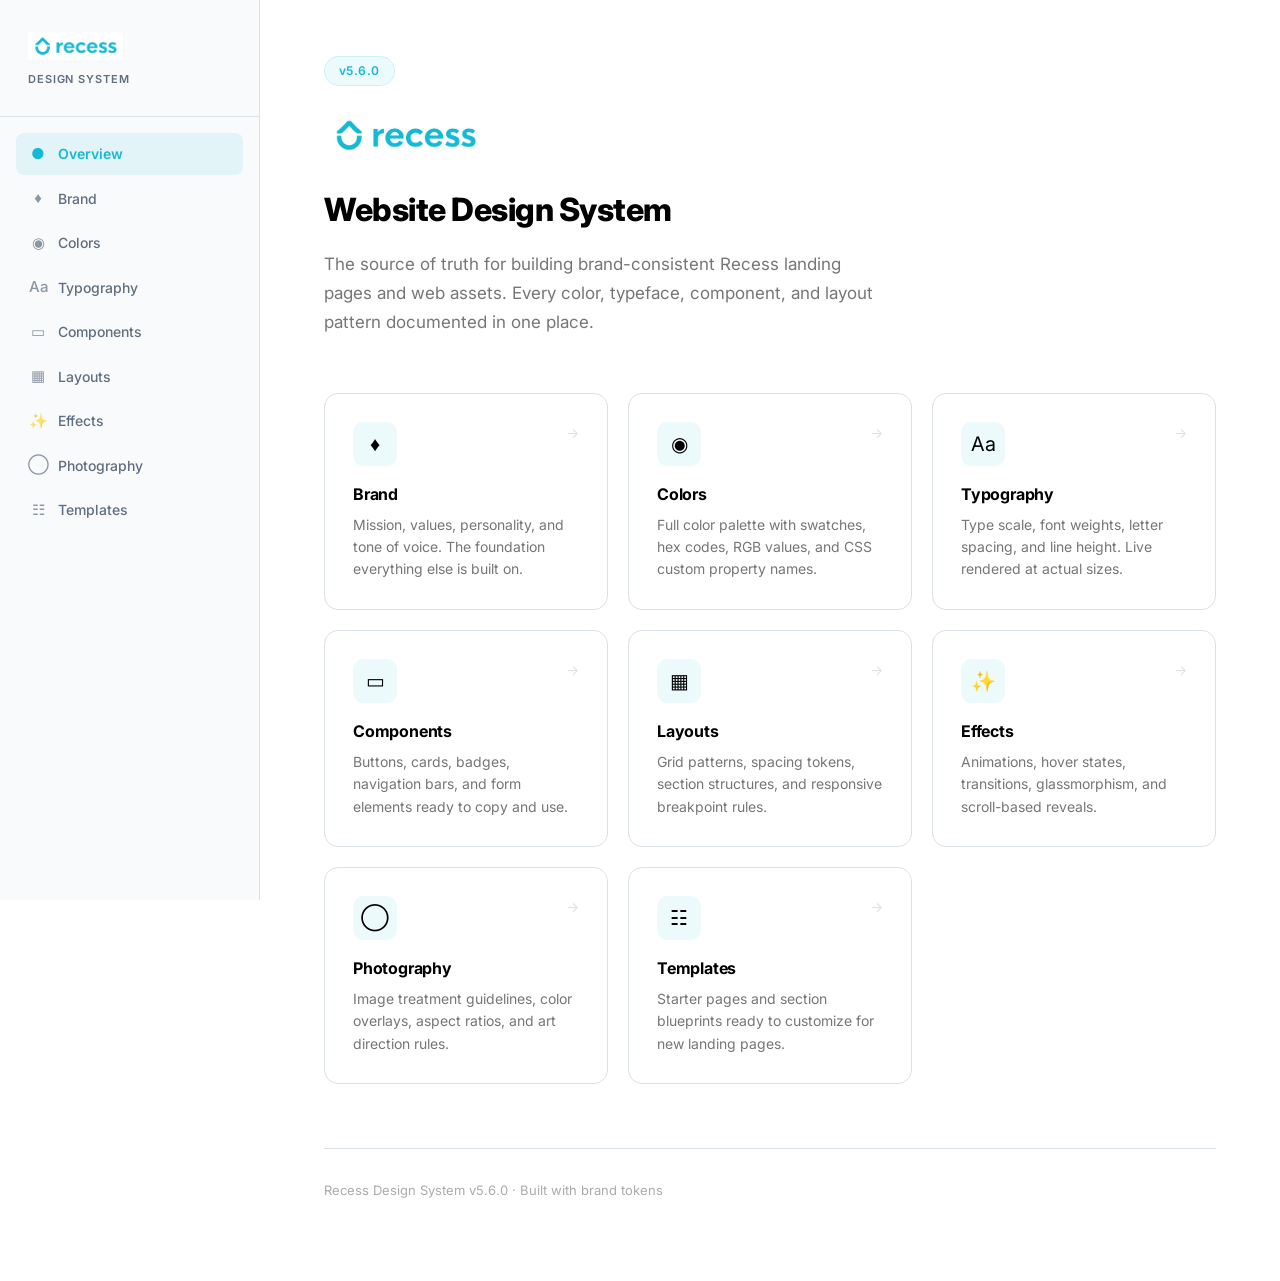
==== index.html @ fdbc474d "Recess Website Design System" ====
<!DOCTYPE html>
<html lang="en">
<head>
  <meta charset="UTF-8">
  <meta name="viewport" content="width=device-width, initial-scale=1.0">
  <title>Recess Design System</title>
  <link rel="stylesheet" href="../../brand/tokens.css">
  <style>
    /* ── Layout ──────────────────────────────────────────────────────── */
    body {
      margin: 0;
      background: #ffffff;
      color: var(--text-black);
      display: flex;
      min-height: 100vh;
    }

    /* ── Sidebar ─────────────────────────────────────────────────────── */
    .sidebar {
      width: 260px;
      min-height: 100vh;
      background: var(--color-grey-50);
      border-right: 1px solid var(--color-grey-200);
      padding: 32px 0;
      position: fixed;
      top: 0;
      left: 0;
      overflow-y: auto;
    }

    .sidebar-logo {
      padding: 0 28px 28px;
      border-bottom: 1px solid var(--color-grey-200);
      margin-bottom: 16px;
    }

    .sidebar-logo span {
      font-size: 22px;
      font-weight: 900;
      letter-spacing: -0.5px;
      color: var(--color-aqua);
    }

    .sidebar-logo small {
      display: block;
      font-size: 11px;
      font-weight: 600;
      letter-spacing: 0.08em;
      text-transform: uppercase;
      color: var(--color-grey-500);
      margin-top: 4px;
    }

    .sidebar nav {
      padding: 0 16px;
    }

    .sidebar nav a {
      display: flex;
      align-items: center;
      gap: 10px;
      padding: 10px 12px;
      border-radius: 8px;
      text-decoration: none;
      font-size: 14px;
      font-weight: 500;
      color: var(--color-grey-500);
      transition: all 0.15s ease;
      margin-bottom: 2px;
    }

    .sidebar nav a:hover {
      background: rgba(20, 185, 214, 0.06);
      color: var(--color-sea-green);
    }

    .sidebar nav a.active {
      background: rgba(20, 185, 214, 0.10);
      color: var(--color-aqua);
      font-weight: 600;
    }

    .sidebar nav a .nav-icon {
      width: 20px;
      text-align: center;
      font-size: 15px;
      opacity: 0.7;
    }

    .sidebar nav a.active .nav-icon {
      opacity: 1;
    }

    /* ── Main Content ────────────────────────────────────────────────── */
    .main {
      margin-left: 260px;
      flex: 1;
      padding: 56px 64px 80px;
      max-width: 1080px;
    }

    /* ── Hero ─────────────────────────────────────────────────────────── */
    .hero {
      margin-bottom: 56px;
    }

    .hero-wordmark {
      font-size: 48px;
      font-weight: 900;
      letter-spacing: -1.5px;
      color: var(--color-aqua);
      margin-bottom: 8px;
    }

    .hero h1 {
      font-size: 32px;
      font-weight: 800;
      letter-spacing: -0.5px;
      color: var(--text-black);
      margin-bottom: 16px;
    }

    .hero p {
      font-size: 17px;
      line-height: 1.7;
      color: var(--text-body);
      max-width: 560px;
    }

    /* ── Version Badge ────────────────────────────────────────────────── */
    .version-badge {
      display: inline-flex;
      align-items: center;
      padding: 5px 14px;
      font-size: 12px;
      font-weight: 600;
      letter-spacing: 0.04em;
      border-radius: 100px;
      background: rgba(20, 185, 214, 0.08);
      color: var(--color-aqua);
      border: 1px solid rgba(20, 185, 214, 0.15);
      margin-bottom: 20px;
    }

    /* ── Card Grid ────────────────────────────────────────────────────── */
    .card-grid {
      display: grid;
      grid-template-columns: repeat(auto-fill, minmax(280px, 1fr));
      gap: 20px;
    }

    .page-card {
      background: #ffffff;
      border: 1px solid var(--color-grey-200);
      border-radius: 14px;
      padding: 28px;
      text-decoration: none;
      color: inherit;
      transition: all 0.25s ease;
      position: relative;
      overflow: hidden;
    }

    .page-card::before {
      content: '';
      position: absolute;
      top: 0;
      left: 0;
      right: 0;
      height: 3px;
      background: var(--color-aqua);
      opacity: 0;
      transition: opacity 0.25s ease;
    }

    .page-card:hover {
      border-color: rgba(20, 185, 214, 0.3);
      box-shadow: 0 8px 32px rgba(20, 185, 214, 0.08);
      transform: translateY(-2px);
    }

    .page-card:hover::before {
      opacity: 1;
    }

    .page-card .card-icon {
      width: 44px;
      height: 44px;
      border-radius: 10px;
      background: rgba(20, 185, 214, 0.08);
      display: flex;
      align-items: center;
      justify-content: center;
      font-size: 20px;
      margin-bottom: 16px;
    }

    .page-card h3 {
      font-size: 16px;
      font-weight: 700;
      color: var(--text-black);
      margin-bottom: 8px;
      letter-spacing: -0.2px;
    }

    .page-card p {
      font-size: 14px;
      line-height: 1.6;
      color: var(--text-body);
      margin: 0;
    }

    .page-card .card-arrow {
      position: absolute;
      top: 28px;
      right: 28px;
      font-size: 14px;
      color: var(--color-grey-200);
      transition: all 0.25s ease;
    }

    .page-card:hover .card-arrow {
      color: var(--color-aqua);
      transform: translateX(2px);
    }

    /* ── Footer ───────────────────────────────────────────────────────── */
    .footer {
      margin-top: 64px;
      padding-top: 32px;
      border-top: 1px solid var(--color-grey-200);
      font-size: 13px;
      color: var(--text-placeholder);
    }

    /* ── Responsive ───────────────────────────────────────────────────── */
    @media (max-width: 900px) {
      .sidebar {
        display: none;
      }
      .main {
        margin-left: 0;
        padding: 32px 24px 60px;
      }
      .card-grid {
        grid-template-columns: 1fr;
      }
    }
  </style>
</head>
<body>
  <!-- Sidebar Navigation -->
  <aside class="sidebar">
    <div class="sidebar-logo">
      <img src="assets/logo-full-aqua.png" alt="Recess" style="height: 28px;">
      <small>Design System</small>
    </div>
    <nav>
      <a href="index.html" class="active">
        <span class="nav-icon">&#9679;</span> Overview
      </a>
      <a href="brand.html">
        <span class="nav-icon">&#9830;</span> Brand
      </a>
      <a href="colors.html">
        <span class="nav-icon">&#9673;</span> Colors
      </a>
      <a href="typography.html">
        <span class="nav-icon">Aa</span> Typography
      </a>
      <a href="components.html">
        <span class="nav-icon">&#9645;</span> Components
      </a>
      <a href="layouts.html">
        <span class="nav-icon">&#9638;</span> Layouts
      </a>
      <a href="effects.html">
        <span class="nav-icon">&#10024;</span> Effects
      </a>
      <a href="photography.html">
        <span class="nav-icon">&#9711;</span> Photography
      </a>
      <a href="templates.html">
        <span class="nav-icon">&#9783;</span> Templates
      </a>
    </nav>
  </aside>

  <!-- Main Content -->
  <main class="main">
    <section class="hero">
      <div class="version-badge">v5.6.0</div>
      <div class="hero-wordmark"><img src="assets/logo-full-aqua.png" alt="Recess" style="height: 48px;"></div>
      <h1>Website Design System</h1>
      <p>The source of truth for building brand-consistent Recess landing pages and web assets. Every color, typeface, component, and layout pattern documented in one place.</p>
    </section>

    <div class="card-grid">
      <a href="brand.html" class="page-card">
        <div class="card-icon">&#9830;</div>
        <span class="card-arrow">&rarr;</span>
        <h3>Brand</h3>
        <p>Mission, values, personality, and tone of voice. The foundation everything else is built on.</p>
      </a>

      <a href="colors.html" class="page-card">
        <div class="card-icon">&#9673;</div>
        <span class="card-arrow">&rarr;</span>
        <h3>Colors</h3>
        <p>Full color palette with swatches, hex codes, RGB values, and CSS custom property names.</p>
      </a>

      <a href="typography.html" class="page-card">
        <div class="card-icon">Aa</div>
        <span class="card-arrow">&rarr;</span>
        <h3>Typography</h3>
        <p>Type scale, font weights, letter spacing, and line height. Live rendered at actual sizes.</p>
      </a>

      <a href="components.html" class="page-card">
        <div class="card-icon">&#9645;</div>
        <span class="card-arrow">&rarr;</span>
        <h3>Components</h3>
        <p>Buttons, cards, badges, navigation bars, and form elements ready to copy and use.</p>
      </a>

      <a href="layouts.html" class="page-card">
        <div class="card-icon">&#9638;</div>
        <span class="card-arrow">&rarr;</span>
        <h3>Layouts</h3>
        <p>Grid patterns, spacing tokens, section structures, and responsive breakpoint rules.</p>
      </a>

      <a href="effects.html" class="page-card">
        <div class="card-icon">&#10024;</div>
        <span class="card-arrow">&rarr;</span>
        <h3>Effects</h3>
        <p>Animations, hover states, transitions, glassmorphism, and scroll-based reveals.</p>
      </a>

      <a href="photography.html" class="page-card">
        <div class="card-icon">&#9711;</div>
        <span class="card-arrow">&rarr;</span>
        <h3>Photography</h3>
        <p>Image treatment guidelines, color overlays, aspect ratios, and art direction rules.</p>
      </a>

      <a href="templates.html" class="page-card">
        <div class="card-icon">&#9783;</div>
        <span class="card-arrow">&rarr;</span>
        <h3>Templates</h3>
        <p>Starter pages and section blueprints ready to customize for new landing pages.</p>
      </a>
    </div>

    <div class="footer">
      Recess Design System v5.6.0 &middot; Built with brand tokens
    </div>
  </main>
</body>
</html>
---- brand/tokens.css ----
/* ==========================================================================
   RECESS Design System - Brand Tokens v5.6.0
   Foundation CSS custom properties for all Recess web properties.
   Sources: Brand Book (2018), recess.is, Kraft Heinz landing page
   ========================================================================== */

/* Google Fonts — Inter 400–900 */
@import url('https://fonts.googleapis.com/css2?family=Inter:wght@400;500;600;700;800;900&display=swap');

/* --------------------------------------------------------------------------
   Custom Properties
   -------------------------------------------------------------------------- */
:root {

  /* ── Primary Colors ───────────────────────────────────────────────────── */
  --color-aqua:           #14B9D6;
  --color-sea-green:      #108DA3;
  --color-forest:         #1FBBA6;
  --color-burnt-orange:   #F27935;
  --color-orange:         #ff8900;

  /* ── Dark Palette ─────────────────────────────────────────────────────── */
  --color-navy:           #0a0f1a;
  --color-navy-light:     #0d1525;
  --color-navy-deep:      #060b15;
  --color-navy-muted:     #111827;

  /* ── Grey Scale ───────────────────────────────────────────────────────── */
  --color-grey-50:        #F9FAFB;
  --color-grey-200:       #DBE1E8;
  --color-grey-500:       #5F6E81;
  --color-grey-800:       #323A45;

  /* ── Semantic Colors ──────────────────────────────────────────────────── */
  --color-primary:        var(--color-aqua);
  --color-primary-hover:  var(--color-sea-green);
  --color-secondary:      var(--color-orange);
  --color-accent-green:   #34d399;
  --color-accent-gold:    #fbbf24;

  /* ── Text — Dark Theme ────────────────────────────────────────────────── */
  --text-white:           rgba(255, 255, 255, 1);
  --text-white-85:        rgba(255, 255, 255, 0.85);
  --text-white-60:        rgba(255, 255, 255, 0.60);
  --text-white-55:        rgba(255, 255, 255, 0.55);
  --text-white-25:        rgba(255, 255, 255, 0.25);
  --text-white-15:        rgba(255, 255, 255, 0.15);

  /* ── Text — Light Theme ───────────────────────────────────────────────── */
  --text-black:           #000000;
  --text-body:            #767676;
  --text-placeholder:     #ababab;

  /* ── Typography ───────────────────────────────────────────────────────── */
  --font-family:          'Inter', -apple-system, BlinkMacSystemFont, 'Segoe UI', Roboto, sans-serif;
  --font-weight-regular:  400;
  --font-weight-medium:   500;
  --font-weight-semibold: 600;
  --font-weight-bold:     700;
  --font-weight-extrabold:800;
  --font-weight-black:    900;

  /* Fluid type scale — clamp(min, preferred, max) */
  --font-size-hero:          clamp(2.5rem, 5vw + 1rem, 4.5rem);
  --font-size-hero-sub:      clamp(1.125rem, 1.5vw + 0.5rem, 1.5rem);
  --font-size-section-title: clamp(1.75rem, 3vw + 0.5rem, 2.75rem);
  --font-size-section-label: clamp(0.6875rem, 0.8vw, 0.8125rem);
  --font-size-body:          clamp(0.9375rem, 1vw + 0.25rem, 1.0625rem);
  --font-size-body-small:    clamp(0.8125rem, 0.9vw + 0.1rem, 0.9375rem);
  --font-size-caption:       0.75rem;
  --font-size-micro:         0.625rem;

  /* Line heights */
  --line-height-tight:    1.1;
  --line-height-snug:     1.3;
  --line-height-normal:   1.5;
  --line-height-relaxed:  1.7;

  /* Letter spacing */
  --letter-spacing-tight:   -0.02em;
  --letter-spacing-normal:   0;
  --letter-spacing-wide:     0.05em;
  --letter-spacing-widest:   0.12em;

  /* ── Spacing ──────────────────────────────────────────────────────────── */
  --spacing-section-y:         100px;
  --spacing-section-y-mobile:  60px;
  --spacing-section-x:         48px;
  --spacing-section-x-mobile:  24px;
  --spacing-card-padding:      36px;
  --spacing-card-padding-lg:   52px;
  --spacing-card-padding-sm:   28px;
  --spacing-gap:               20px;
  --spacing-gap-md:            16px;
  --spacing-gap-sm:            6px;

  /* ── Max Widths ───────────────────────────────────────────────────────── */
  --max-width-content:    1160px;
  --max-width-hero-text:  680px;

  /* ── Border Radius ────────────────────────────────────────────────────── */
  --radius-card:          16px;
  --radius-button:        10px;
  --radius-badge:         8px;
  --radius-pill:          100px;
  --radius-standard:      0.375rem;
  --radius-input:         0.5rem;

  /* ── Borders ──────────────────────────────────────────────────────────── */
  --border-subtle:        1px solid rgba(255, 255, 255, 0.06);
  --border-light:         1px solid rgba(255, 255, 255, 0.10);
  --border-hover:         1px solid rgba(255, 255, 255, 0.15);
  --border-input:         1px solid var(--color-grey-200);

  /* ── Shadows ──────────────────────────────────────────────────────────── */
  --shadow-cta-glow:       0 0 24px rgba(20, 185, 214, 0.25);
  --shadow-cta-glow-hover: 0 0 32px rgba(20, 185, 214, 0.40);
  --shadow-card:           0 4px 24px rgba(0, 0, 0, 0.08);

  /* ── Transitions ──────────────────────────────────────────────────────── */
  --transition-fast:      0.2s ease;
  --transition-base:      0.3s ease;
  --transition-slow:      0.4s ease;
  --transition-button:    200ms ease;

  /* ── Hover Transforms ─────────────────────────────────────────────────── */
  --hover-lift:           translateY(-3px);
  --hover-lift-large:     translateY(-4px);
  --hover-scale:          scale(1.04);

  /* ── Glassmorphism ────────────────────────────────────────────────────── */
  --glass-blur:           blur(12px);
  --glass-bg-dark:        rgba(10, 15, 26, 0.75);
  --glass-bg-light:       rgba(255, 255, 255, 0.80);

  /* ── Animations ───────────────────────────────────────────────────────── */
  --animation-marquee:    30s;
  --animation-scroll:     50s;

  /* ── Photography Overlays ─────────────────────────────────────────────── */
  --overlay-aqua:         rgba(20, 185, 214, 0.20);
  --overlay-grey:         rgba(0, 0, 0, 0.50);
}

/* ==========================================================================
   Base Reset
   ========================================================================== */
*,
*::before,
*::after {
  margin: 0;
  padding: 0;
  box-sizing: border-box;
}

body {
  font-family: var(--font-family);
  font-weight: var(--font-weight-regular);
  font-size: var(--font-size-body);
  line-height: var(--line-height-normal);
  -webkit-font-smoothing: antialiased;
  -moz-osx-font-smoothing: grayscale;
}

/* ==========================================================================
   Typography Utilities
   ========================================================================== */
.text-hero {
  font-size: var(--font-size-hero);
  font-weight: var(--font-weight-extrabold);
  line-height: var(--line-height-tight);
  letter-spacing: var(--letter-spacing-tight);
}

.text-section-title {
  font-size: var(--font-size-section-title);
  font-weight: var(--font-weight-bold);
  line-height: var(--line-height-snug);
  letter-spacing: var(--letter-spacing-tight);
}

.text-section-label {
  font-size: var(--font-size-section-label);
  font-weight: var(--font-weight-semibold);
  line-height: var(--line-height-normal);
  letter-spacing: var(--letter-spacing-widest);
  text-transform: uppercase;
}

.text-body {
  font-size: var(--font-size-body);
  font-weight: var(--font-weight-regular);
  line-height: var(--line-height-relaxed);
  letter-spacing: var(--letter-spacing-normal);
}

/* ==========================================================================
   Button Styles
   ========================================================================== */
.btn-primary {
  display: inline-flex;
  align-items: center;
  justify-content: center;
  padding: 14px 32px;
  font-family: var(--font-family);
  font-size: var(--font-size-body);
  font-weight: var(--font-weight-semibold);
  color: var(--text-white);
  background: var(--color-primary);
  border: none;
  border-radius: var(--radius-button);
  cursor: pointer;
  transition: background var(--transition-button),
              box-shadow var(--transition-button),
              transform var(--transition-button);
  box-shadow: var(--shadow-cta-glow);
}

.btn-primary:hover {
  background: var(--color-primary-hover);
  box-shadow: var(--shadow-cta-glow-hover);
  transform: var(--hover-lift);
}

.btn-ghost {
  display: inline-flex;
  align-items: center;
  justify-content: center;
  padding: 14px 32px;
  font-family: var(--font-family);
  font-size: var(--font-size-body);
  font-weight: var(--font-weight-semibold);
  color: var(--text-white);
  background: transparent;
  border: 1px solid rgba(255, 255, 255, 0.25);
  border-radius: var(--radius-button);
  cursor: pointer;
  transition: border-color var(--transition-button),
              background var(--transition-button),
              transform var(--transition-button);
}

.btn-ghost:hover {
  border-color: rgba(255, 255, 255, 0.50);
  background: rgba(255, 255, 255, 0.05);
  transform: var(--hover-lift);
}

/* ==========================================================================
   Card Styles
   ========================================================================== */
.card {
  background: var(--color-navy-light);
  border: var(--border-subtle);
  border-radius: var(--radius-card);
  padding: var(--spacing-card-padding);
  transition: border-color var(--transition-base),
              transform var(--transition-base),
              box-shadow var(--transition-base);
}

.card:hover {
  border-color: rgba(255, 255, 255, 0.12);
  transform: var(--hover-lift);
  box-shadow: var(--shadow-card);
}

/* ==========================================================================
   Badge Styles
   ========================================================================== */
.badge {
  display: inline-flex;
  align-items: center;
  padding: 6px 14px;
  font-size: var(--font-size-caption);
  font-weight: var(--font-weight-semibold);
  letter-spacing: var(--letter-spacing-wide);
  text-transform: uppercase;
  border-radius: var(--radius-badge);
  background: rgba(20, 185, 214, 0.10);
  color: var(--color-aqua);
  border: 1px solid rgba(20, 185, 214, 0.20);
}

/* ==========================================================================
   Responsive — Mobile
   ========================================================================== */
@media (max-width: 900px) {
  :root {
    --spacing-section-y:  var(--spacing-section-y-mobile);
    --spacing-section-x:  var(--spacing-section-x-mobile);
    --spacing-card-padding: var(--spacing-card-padding-sm);
  }
}
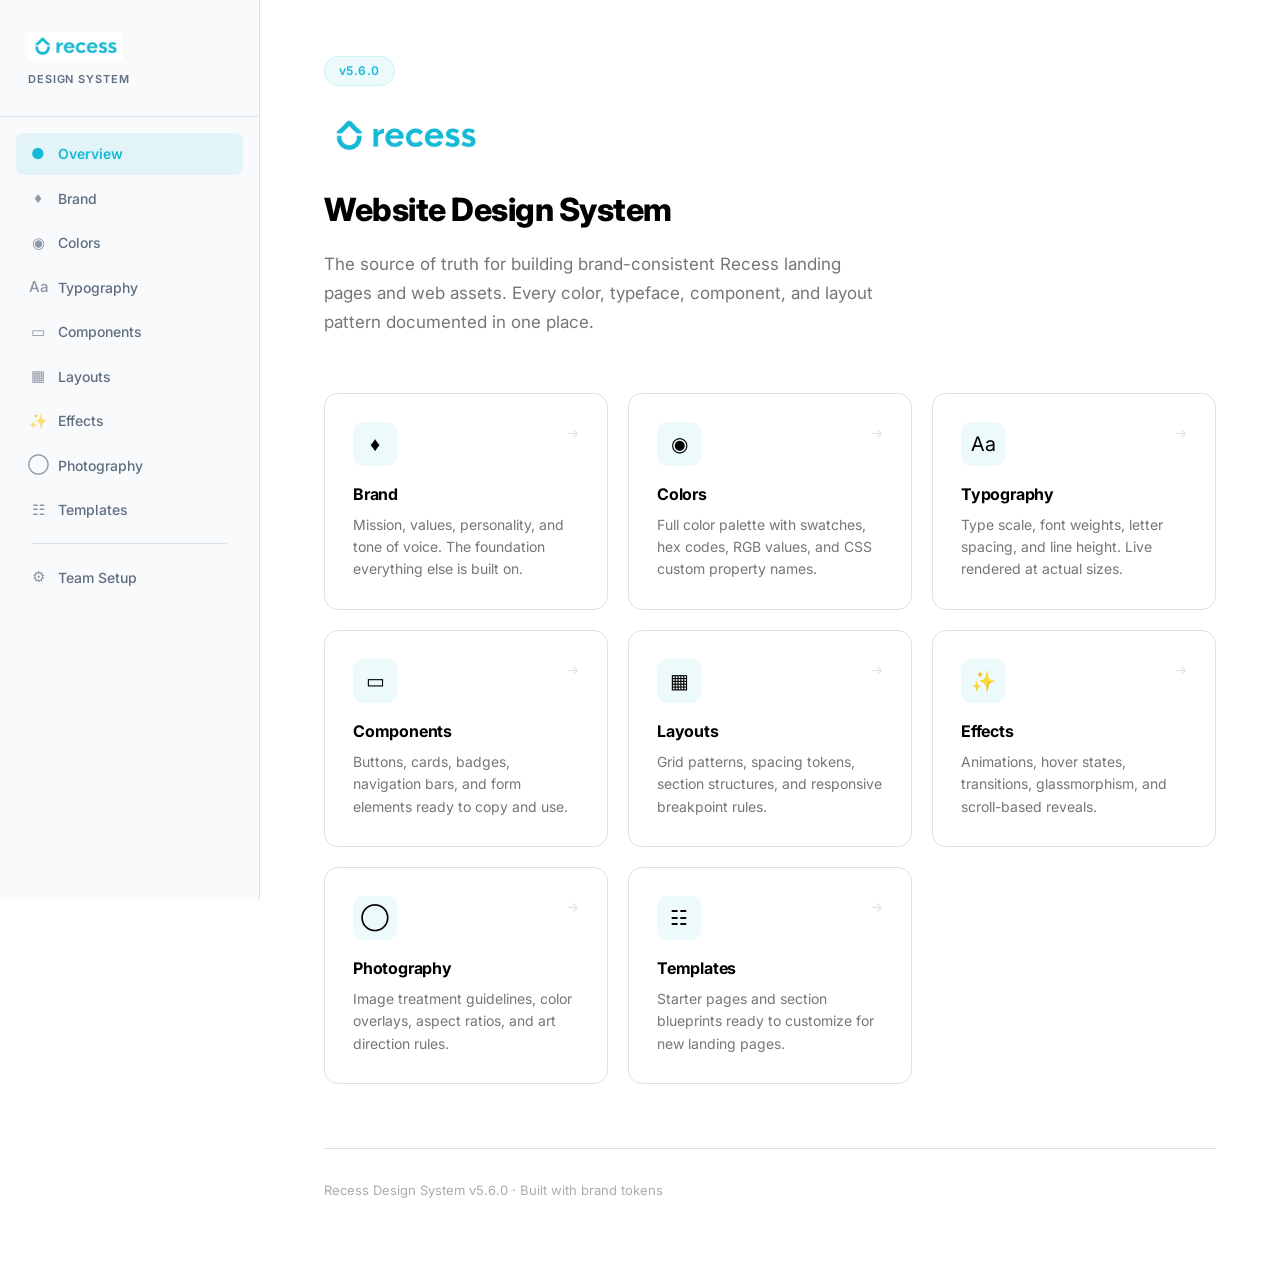
==== commit 5421ec79: "feat: add Team Setup page with onboarding for Claude Code + Claude Chat Co-Authored-By: Claude Opus " ====
--- a/index.html
+++ b/index.html
@@ -4,7 +4,7 @@
   <meta charset="UTF-8">
   <meta name="viewport" content="width=device-width, initial-scale=1.0">
   <title>Recess Design System</title>
-  <link rel="stylesheet" href="../../brand/tokens.css">
+  <link rel="stylesheet" href="brand/tokens.css">
   <style>
     /* ── Layout ──────────────────────────────────────────────────────── */
     body {
@@ -283,6 +283,10 @@
       <a href="templates.html">
         <span class="nav-icon">&#9783;</span> Templates
       </a>
+      <div style="height:1px;background:var(--color-grey-200);margin:12px 16px;"></div>
+      <a href="setup.html">
+        <span class="nav-icon">&#9881;</span> Team Setup
+      </a>
     </nav>
   </aside>
 
